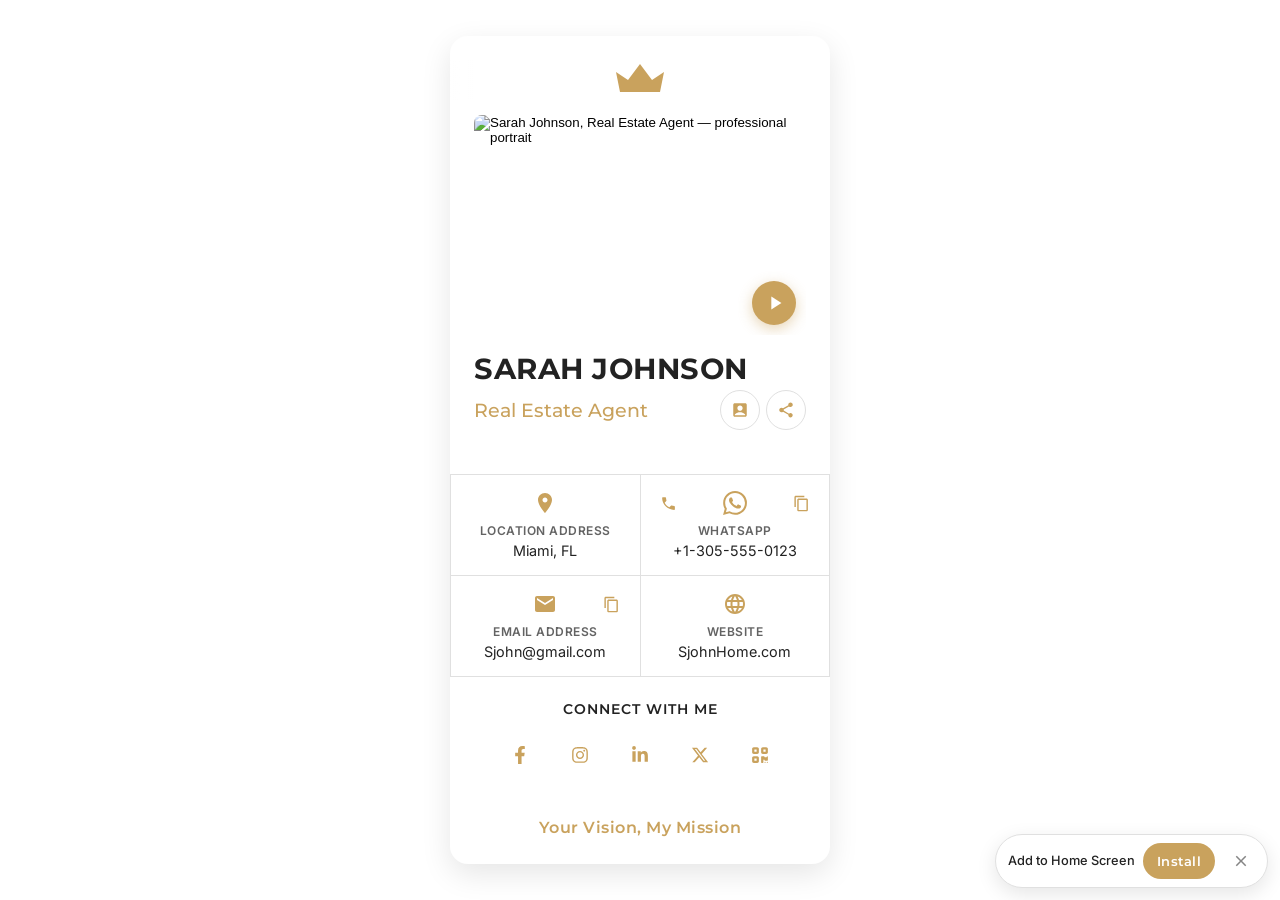
==== index.html @ 16c872be "Add files via upload" ====
<!DOCTYPE html>
<html lang="en">
<head>
  <meta charset="utf-8">
  <meta name="viewport" content="width=device-width, initial-scale=1, viewport-fit=cover">
  <meta name="description" content="Sarah Johnson — Real Estate Agent in Miami, FL. Connect via WhatsApp, email, or social.">
  <meta name="theme-color" content="#C9A25D">
  <meta name="apple-mobile-web-app-capable" content="yes">
  <meta name="apple-mobile-web-app-status-bar-style" content="default">
  <meta name="apple-mobile-web-app-title" content="Sarah Johnson">
  <meta name="mobile-web-app-capable" content="yes">
  <meta name="format-detection" content="telephone=no">
  <link rel="apple-touch-icon" href="assets/favicon-logo.svg">
  <link rel="canonical" id="canonical-link" href="">
  <meta property="og:type" content="profile">
  <meta property="og:title" content="Sarah Johnson - Real Estate Agent">
  <meta property="og:description" content="Your Vision, My Mission. Real estate professional serving Miami, FL.">
  <meta property="og:image" content="https://cdn.pixabay.com/photo/2018/01/15/07/51/woman-3083386_960_720.jpg">
  <meta property="og:url" id="og-url" content="">
  <meta name="twitter:card" content="summary_large_image">
  <meta name="twitter:title" content="Sarah Johnson - Real Estate Agent">
  <meta name="twitter:description" content="Your Vision, My Mission. Real estate professional serving Miami, FL.">
  <meta name="twitter:image" content="https://cdn.pixabay.com/photo/2018/01/15/07/51/woman-3083386_960_720.jpg">
  <link rel="manifest" href="manifest.webmanifest">
  <title>Sarah Johnson - Real Estate Agent</title>
  
  <!-- Favicon - Professional initials design (inline SVG, no cache-busting needed) -->
  <link rel="icon" type="image/svg+xml" href="data:image/svg+xml,%3Csvg xmlns='http://www.w3.org/2000/svg' viewBox='0 0 100 100'%3E%3Crect width='100' height='100' fill='%23C9A25D' rx='12'/%3E%3Ctext x='50' y='50' font-family='sans-serif' font-size='42' font-weight='700' fill='%23FFFFFF' text-anchor='middle' dominant-baseline='central'%3ESJ%3C/text%3E%3C/svg%3E">
  <!-- Additional favicon references will be injected dynamically with versioning if files exist -->
  
  <!-- Google Fonts - Performance optimized with preconnect -->
  <link rel="preconnect" href="https://fonts.googleapis.com">
  <link rel="preconnect" href="https://fonts.gstatic.com" crossorigin>
  <link href="https://fonts.googleapis.com/css2?family=Inter:wght@300;400;500&family=Montserrat:wght@400;600;700&display=swap" rel="stylesheet">
  
  <!-- Version Configuration - Must load before assets for cache-busting -->
  <script src="scripts/version-config.js"></script>
  
  <!-- Dynamic Asset Loading with Cache-Busting -->
  <!-- Version is injected via inline script to ensure it runs before CSS/JS load -->
  <!-- This ensures normal reload (Ctrl+R) reflects changes like hard reload (Ctrl+Shift+R) -->
  <script>
    // Immediately apply version-based cache-busting to assets
    // version-config.js loads synchronously before this script, so window.ASSET_VERSIONS is available
    (function() {
      // Get version configuration (loaded from version-config.js)
      // Fallback to default versions if config not loaded (shouldn't happen with sync loading)
      var versions = window.ASSET_VERSIONS || { 
        CSS_VERSION: '1.0.0',
        MODAL_CSS_VERSION: '1.0.0',
        JS_VERSION: '1.0.0',
        VIDEO_HANDLER_VERSION: '2',
        IMAGE_VERSION: '1.0.0'
      };
      
      function appendStylesheet(href) {
        var link = document.createElement('link');
        link.rel = 'stylesheet';
        link.href = href;
        document.head.appendChild(link);
      }

      appendStylesheet('styles/main.css?v=' + encodeURIComponent(versions.CSS_VERSION));
      appendStylesheet('styles/modal.css?v=' + encodeURIComponent(versions.MODAL_CSS_VERSION || versions.CSS_VERSION));
      appendStylesheet('styles/responsive.css?v=' + encodeURIComponent(versions.MODAL_CSS_VERSION || versions.CSS_VERSION));
      
      // Note: Optional favicon files (favicon.png, apple-touch-icon.png) are not injected
      // as they don't exist in the assets folder. If these files are added later,
      // they can be injected here with IMAGE_VERSION for cache-busting.
    })();
  </script>
</head>
<body>
  <a href="#main-content" class="skip-link">Skip to main content</a>
  <div id="copy-status" class="sr-only" aria-live="polite" aria-atomic="true"></div>
  <div class="business-card" id="main-content">
    <header class="header">
      <div class="logo">
        <svg viewBox="0 0 100 50" aria-label="Gold crown logo">
          <path d="M50,5 L65,25 L80,15 L75,40 H25 L20,15 L35,25 Z" stroke="none" />
        </svg>
      </div>
      <div class="profile-media" id="profile-media">
        <button type="button" class="profile-media-trigger" id="showcase-video-trigger" aria-label="Play Sarah Johnson's personal introduction">
          <img src="https://cdn.pixabay.com/photo/2018/01/15/07/51/woman-3083386_960_720.jpg" alt="Sarah Johnson, Real Estate Agent — professional portrait" class="profile-photo" id="profile-photo">
          <span class="profile-play-fab" aria-hidden="true">
            <svg viewBox="0 0 24 24" aria-hidden="true">
              <path d="M8 5v14l11-7z"/>
            </svg>
          </span>
        </button>
      </div>
      <h1 class="name">Sarah Johnson</h1>
      <div class="title-row">
        <h2 class="title">Real Estate Agent</h2>
        <div class="title-actions" role="group" aria-label="Quick actions">
          <button type="button" class="title-action-btn" id="save-contact-btn" aria-label="Save contact as vCard">
            <svg viewBox="0 0 24 24" aria-hidden="true">
              <path d="M19 3H5c-1.1 0-2 .9-2 2v14c0 1.1.9 2 2 2h14c1.1 0 2-.9 2-2V5c0-1.1-.9-2-2-2zm-7 3c1.93 0 3.5 1.57 3.5 3.5S13.93 13 12 13s-3.5-1.57-3.5-3.5S10.07 6 12 6zm7 13H5v-.23c0-.62.28-1.2.76-1.58C7.47 15.82 9.64 15 12 15s4.53.82 6.24 2.19c.48.38.76.97.76 1.58V19z"/>
            </svg>
          </button>
          <button type="button" class="title-action-btn" id="share-card-btn" aria-label="Share this digital business card">
            <svg viewBox="0 0 24 24" aria-hidden="true">
              <path d="M18 16.08c-.76 0-1.44.3-1.96.77L8.91 12.7c.05-.23.09-.46.09-.7s-.04-.47-.09-.7l7.05-4.11c.54.5 1.25.81 2.04.81 1.66 0 3-1.34 3-3s-1.34-3-3-3-3 1.34-3 3c0 .24.04.47.09.7L8.04 9.81C7.5 9.31 6.79 9 6 9c-1.66 0-3 1.34-3 3s1.34 3 3 3c.79 0 1.5-.31 2.04-.81l7.12 4.16c-.05.21-.08.43-.08.65 0 1.61 1.31 2.92 2.92 2.92s2.92-1.31 2.92-2.92-1.31-2.92-2.92-2.92z"/>
            </svg>
          </button>
        </div>
      </div>
    </header>

    <section class="contact-grid">
      <div class="contact-item" data-contact-type="location" role="button" tabindex="0" aria-label="Open location in maps: Miami, FL">
        <svg viewBox="0 0 24 24" aria-hidden="true">
          <path d="M12 2C8.13 2 5 5.13 5 9c0 5.25 7 13 7 13s7-7.75 7-13c0-3.87-3.13-7-7-7zm0 9.5c-1.38 0-2.5-1.12-2.5-2.5s1.12-2.5 2.5-2.5 2.5 1.12 2.5 2.5-1.12 2.5-2.5 2.5z"/>
        </svg>
        <div class="contact-label">Location Address</div>
        <div class="contact-text">Miami, FL</div>
      </div>

      <div class="contact-item" data-contact-type="whatsapp" role="button" tabindex="0" aria-label="Open WhatsApp chat">
        <a href="tel:+13055550123" class="call-btn" aria-label="Call +1-305-555-0123">
          <svg viewBox="0 0 24 24" aria-hidden="true">
            <path d="M6.62 10.79c1.44 2.83 3.76 5.14 6.59 6.59l2.2-2.2c.27-.27.67-.36 1.02-.24 1.12.37 2.33.57 3.57.57.55 0 1 .45 1 1V20c0 .55-.45 1-1 1-9.39 0-17-7.61-17-17 0-.55.45-1 1-1h3.5c.55 0 1 .45 1 1 0 1.25.2 2.45.57 3.57.11.35.03.74-.25 1.02l-2.2 2.2z"/>
          </svg>
        </a>
        <button type="button" class="copy-btn" data-copy-text="+1-305-555-0123" aria-label="Copy WhatsApp number">
          <svg class="copy-icon" viewBox="0 0 24 24" aria-hidden="true">
            <path d="M16 1H4c-1.1 0-2 .9-2 2v14h2V3h12V1zm3 4H8c-1.1 0-2 .9-2 2v14c0 1.1.9 2 2 2h11c1.1 0 2-.9 2-2V7c0-1.1-.9-2-2-2zm0 16H8V7h11v14z"/>
          </svg>
          <svg class="check-icon" viewBox="0 0 24 24" aria-hidden="true">
            <path d="M9 16.17L4.83 12l-1.42 1.41L9 19 21 7l-1.41-1.41z"/>
          </svg>
        </button>
        <svg viewBox="0 0 24 24" aria-hidden="true">
          <path d="M17.472 14.382c-.297-.149-1.758-.867-2.03-.967-.273-.099-.471-.148-.67.15-.197.297-.767.966-.94 1.164-.173.199-.347.223-.644.075-.297-.15-1.255-.463-2.39-1.475-.883-.788-1.48-1.761-1.653-2.059-.173-.297-.018-.458.13-.606.134-.133.298-.347.446-.52.149-.174.198-.298.298-.497.099-.198.05-.371-.025-.52-.075-.149-.669-1.612-.916-2.207-.242-.579-.487-.5-.669-.51-.173-.008-.371-.01-.57-.01-.198 0-.52.074-.792.372-.272.297-1.04 1.016-1.04 2.479 0 1.462 1.065 2.875 1.213 3.074.149.198 2.096 3.2 5.077 4.487.709.306 1.262.489 1.694.625.712.227 1.36.195 1.871.118.571-.085 1.758-.719 2.006-1.413.248-.694.248-1.289.173-1.413-.074-.124-.272-.198-.57-.347m-5.421 7.403h-.004a9.87 9.87 0 01-5.031-1.378l-.361-.214-3.741.982.998-3.648-.235-.374a9.86 9.86 0 01-1.51-5.26c.001-5.45 4.436-9.884 9.888-9.884 2.64 0 5.122 1.03 6.988 2.898a9.825 9.825 0 012.893 6.994c-.003 5.45-4.437 9.884-9.885 9.884m8.413-18.297A11.815 11.815 0 0012.05 0C5.495 0 .16 5.335.157 11.892c0 2.096.547 4.142 1.588 5.945L.057 24l6.305-1.654a11.882 11.882 0 005.683 1.448h.005c6.554 0 11.89-5.335 11.893-11.893a11.821 11.821 0 00-3.48-8.413z"/>
        </svg>
        <div class="contact-label">WhatsApp</div>
        <div class="contact-text">+1-305-555-0123</div>
      </div>

      <div class="contact-item" data-contact-type="email" role="button" tabindex="0" aria-label="Compose email in Gmail">
        <button type="button" class="copy-btn" data-copy-text="Sjohn@gmail.com" aria-label="Copy email address">
          <svg class="copy-icon" viewBox="0 0 24 24" aria-hidden="true">
            <path d="M16 1H4c-1.1 0-2 .9-2 2v14h2V3h12V1zm3 4H8c-1.1 0-2 .9-2 2v14c0 1.1.9 2 2 2h11c1.1 0 2-.9 2-2V7c0-1.1-.9-2-2-2zm0 16H8V7h11v14z"/>
          </svg>
          <svg class="check-icon" viewBox="0 0 24 24" aria-hidden="true">
            <path d="M9 16.17L4.83 12l-1.42 1.41L9 19 21 7l-1.41-1.41z"/>
          </svg>
        </button>
        <svg viewBox="0 0 24 24" aria-hidden="true">
          <path d="M20 4H4c-1.1 0-1.99.9-1.99 2L2 18c0 1.1.9 2 2 2h16c1.1 0 2-.9 2-2V6c0-1.1-.9-2-2-2zm0 4l-8 5-8-5V6l8 5 8-5v2z"/>
        </svg>
        <div class="contact-label">Email Address</div>
        <div class="contact-text">Sjohn@gmail.com</div>
      </div>

      <div class="contact-item" data-contact-type="website" role="button" tabindex="0" aria-label="Visit website SjohnHome.com">
        <svg viewBox="0 0 24 24" aria-hidden="true">
          <path d="M11.99 2C6.47 2 2 6.48 2 12s4.47 10 9.99 10C17.52 22 22 17.52 22 12S17.52 2 11.99 2zm6.93 6h-2.95c-.32-1.25-.78-2.45-1.38-3.56 1.84.63 3.37 1.91 4.33 3.56zM12 4.04c.83 1.2 1.48 2.53 1.91 3.96h-3.82c.43-1.43 1.08-2.76 1.91-3.96zM4.26 14C4.1 13.36 4 12.69 4 12s.1-1.36.26-2h3.38c-.08.66-.14 1.32-.14 2 0 .68.06 1.34.14 2H4.26zm.82 2h2.95c.32 1.25.78 2.45 1.38 3.56-1.84-.63-3.37-1.9-4.33-3.56zm2.95-8H5.08c.96-1.66 2.49-2.93 4.33-3.56C8.81 5.55 8.35 6.75 8.03 8zM12 19.96c-.83-1.2-1.48-2.53-1.91-3.96h3.82c-.43 1.43-1.08 2.76-1.91 3.96zM14.34 14H9.66c-.09-.66-.16-1.32-.16-2 0-.68.07-1.35.16-2h4.68c.09.65.16 1.32.16 2 0 .68-.07 1.34-.16 2zm.25 5.56c.6-1.11 1.06-2.31 1.38-3.56h2.95c-.96 1.65-2.49 2.93-4.33 3.56zM16.36 14c.08-.66.14-1.32.14-2 0-.68-.06-1.34-.14-2h3.38c.16.64.26 1.31.26 2s-.1 1.36-.26 2h-3.38z"/>
        </svg>
        <div class="contact-label">Website</div>
        <div class="contact-text">SjohnHome.com</div>
      </div>
    </section>

    <section class="social-section">
      <h3 class="social-heading">Connect With Me</h3>
      <div class="social-icons">
        <a href="https://www.facebook.com/sarahjohnsonhomes" class="social-icon" aria-label="Visit Sarah Johnson on Facebook" data-social="facebook" target="_blank" rel="noopener noreferrer">
          <svg viewBox="0 0 320 512" aria-hidden="true">
            <path d="M279.14 288l14.22-92.66h-88.91v-60.13c0-25.35 12.42-50.06 52.24-50.06h40.42V6.26S260.43 0 225.36 0c-73.22 0-121.08 44.38-121.08 124.72v70.62H22.89V288h81.39v224h100.17V288z"/>
          </svg>
        </a>
        <a href="https://www.instagram.com/sarahjohnsonhomes" class="social-icon" aria-label="Visit Sarah Johnson on Instagram" data-social="instagram" target="_blank" rel="noopener noreferrer">
          <svg viewBox="0 0 448 512" aria-hidden="true">
            <path d="M224.1 141c-63.6 0-114.9 51.3-114.9 114.9s51.3 114.9 114.9 114.9S339 319.5 339 255.9 287.7 141 224.1 141zm0 189.6c-41.1 0-74.7-33.5-74.7-74.7s33.5-74.7 74.7-74.7 74.7 33.5 74.7 74.7-33.6 74.7-74.7 74.7zm146.4-194.3c0 14.9-12 26.8-26.8 26.8-14.9 0-26.8-12-26.8-26.8s12-26.8 26.8-26.8 26.8 12 26.8 26.8zm76.1 27.2c-1.7-35.9-9.9-67.7-36.2-93.9-26.2-26.2-58-34.4-93.9-36.2-37-2.1-147.9-2.1-184.9 0-35.8 1.7-67.6 9.9-93.9 36.1s-34.4 58-36.2 93.9c-2.1 37-2.1 147.9 0 184.9 1.7 35.9 9.9 67.7 36.2 93.9s58 34.4 93.9 36.2c37 2.1 147.9 2.1 184.9 0 35.9-1.7 67.7-9.9 93.9-36.2 26.2-26.2 34.4-58 36.2-93.9 2.1-37 2.1-147.8 0-184.8zM398.8 388c-7.8 19.6-22.9 34.7-42.6 42.6-29.5 11.7-99.5 9-132.1 9s-102.7 2.6-132.1-9c-19.6-7.8-34.7-22.9-42.6-42.6-11.7-29.5-9-99.5-9-132.1s-2.6-102.7 9-132.1c7.8-19.6 22.9-34.7 42.6-42.6 29.5-11.7 99.5-9 132.1-9s102.7-2.6 132.1 9c19.6 7.8 34.7 22.9 42.6 42.6 11.7 29.5 9 99.5 9 132.1s2.7 102.7-9 132.1z"/>
          </svg>
        </a>
        <a href="https://www.linkedin.com/in/sarah-johnson-realtor" class="social-icon" aria-label="Visit Sarah Johnson on LinkedIn" data-social="linkedin" target="_blank" rel="noopener noreferrer">
          <svg viewBox="0 0 448 512" aria-hidden="true">
            <path d="M100.28 448H7.4V148.9h92.88zM53.79 108.1C24.09 108.1 0 83.5 0 53.8a53.79 53.79 0 0 1 107.58 0c0 29.7-24.1 54.3-53.79 54.3zM447.9 448h-92.68V302.4c0-34.7-.7-79.2-48.29-79.2-48.29 0-55.69 37.7-55.69 76.7V448h-92.78V148.9h89.08v40.8h1.3c12.4-23.5 42.69-48.3 87.88-48.3 94 0 111.28 61.9 111.28 142.3V448z"/>
          </svg>
        </a>
        <a href="https://x.com/sarahjohnsonhomes" class="social-icon" aria-label="Visit Sarah Johnson on X (formerly Twitter)" data-social="x" target="_blank" rel="noopener noreferrer">
          <svg viewBox="0 0 512 512" aria-hidden="true">
            <path d="M389.2 48h70.6L305.6 224.2 487 464H345L233.7 318.6 106.5 464H35.8L200.7 275.5 26.8 48H172.4L272.9 180.9 389.2 48zM364.4 421.8h39.1L151.1 88h-42L364.4 421.8z"/>
          </svg>
        </a>
        <button type="button" class="social-icon" aria-label="View QR Code" data-action="qr-code" id="qr-code-btn">
          <svg viewBox="0 0 448 512" aria-hidden="true">
            <path d="M0 80C0 53.5 21.5 32 48 32h96c26.5 0 48 21.5 48 48v96c0 26.5-21.5 48-48 48H48c-26.5 0-48-21.5-48-48V80zM64 96v64h64V96H64zM0 336c0-26.5 21.5-48 48-48h96c26.5 0 48 21.5 48 48v96c0 26.5-21.5 48-48 48H48c-26.5 0-48-21.5-48-48V336zm64 16v64h64V352H64zM304 32h96c26.5 0 48 21.5 48 48v96c0 26.5-21.5 48-48 48H304c-26.5 0-48-21.5-48-48V80c0-26.5 21.5-48 48-48zm80 64H320v64h64V96zM256 304c0-8.8 7.2-16 16-16h64c8.8 0 16 7.2 16 16s7.2 16 16 16h32c8.8 0 16-7.2 16-16s7.2-16 16-16s16 7.2 16 16v96c0 8.8-7.2 16-16 16H368c-8.8 0-16-7.2-16-16s-7.2-16-16-16s-16 7.2-16 16v64c0 8.8-7.2 16-16 16H272c-8.8 0-16-7.2-16-16V304zM368 480a16 16 0 1 1 0-32 16 16 0 1 1 0 32zm64 0a16 16 0 1 1 0-32 16 16 0 1 1 0 32z"/>
          </svg>
        </button>
      </div>
    </section>

    <footer class="footer">
      <div class="slogan-main">Your Vision, My Mission</div>
    </footer>
  </div>

  <!-- Showcase Video Modal -->
  <div id="video-modal" class="qr-modal video-modal" role="dialog" aria-labelledby="video-modal-title" aria-describedby="video-modal-caption" aria-modal="true" aria-hidden="true">
    <div class="qr-modal-overlay video-modal-overlay" aria-label="Close video"></div>
    <div class="qr-modal-container video-modal-container">
      <button type="button" class="qr-modal-close video-modal-close" id="video-modal-close" aria-label="Close introduction video">
        <svg viewBox="0 0 24 24" aria-hidden="true">
          <path d="M19 6.41L17.59 5 12 10.59 6.41 5 5 6.41 10.59 12 5 17.59 6.41 19 12 13.41 17.59 19 19 17.59 13.41 12z"/>
        </svg>
      </button>
      <div class="qr-modal-content video-modal-content">
        <p class="video-modal-eyebrow" id="video-modal-eyebrow">From My Desk</p>
        <h2 id="video-modal-title" class="qr-modal-title video-modal-title">The Miami Difference</h2>
        <p class="video-modal-caption" id="video-modal-caption">How I guide clients from first viewing to closing day in South Florida.</p>
        <div class="video-specialty-chips" id="video-specialty-chips" hidden></div>
        <div class="video-container" role="region" aria-label="Video player">
          <div class="video-embed">
            <iframe
              id="profileVideoFrame"
              data-src="https://www.youtube.com/embed/2Ri8f-wqonE?playsinline=1&amp;rel=0&amp;modestbranding=1"
              title="YouTube video player"
              allow="accelerometer; autoplay; clipboard-write; encrypted-media; gyroscope; picture-in-picture; web-share"
              referrerpolicy="strict-origin-when-cross-origin"
              allowfullscreen
              loading="lazy"></iframe>
          </div>
        </div>
      </div>
    </div>
  </div>

  <!-- QR Code Modal -->
  <div id="qr-modal" class="qr-modal" role="dialog" aria-labelledby="qr-modal-title" aria-modal="true" aria-hidden="true">
    <div class="qr-modal-overlay" aria-label="Close modal"></div>
    <div class="qr-modal-container">
      <button type="button" class="qr-modal-close" aria-label="Close QR Code modal">
        <svg viewBox="0 0 24 24" aria-hidden="true">
          <path d="M19 6.41L17.59 5 12 10.59 6.41 5 5 6.41 10.59 12 5 17.59 6.41 19 12 13.41 17.59 19 19 17.59 13.41 12z"/>
        </svg>
      </button>
      <div class="qr-modal-content">
        <h2 id="qr-modal-title" class="qr-modal-title">Scan QR Code</h2>
        <div class="qr-code-wrapper">
          <!-- QR code image src will be set dynamically with version for cache-busting -->
          <img alt="QR Code for digital business card" class="qr-code-image" id="qr-code-image">
          <p class="qr-error-message" id="qr-error-message" hidden>QR image unavailable. Add <code>assets/MYQR.png</code> or contact the site owner.</p>
        </div>
        <button type="button" class="qr-download-btn" id="qr-download-btn">
          <svg viewBox="0 0 24 24" aria-hidden="true">
            <path d="M19 12v7H5v-7H3v7c0 1.1.9 2 2 2h14c1.1 0 2-.9 2-2v-7h-2zm-6 .67l2.59-2.58L17 11.5l-5 5-5-5 1.41-1.41L11 12.67V3h2z"/>
          </svg>
          <span>Download QR Code</span>
        </button>
      </div>
    </div>
  </div>

  <div id="pwa-install-banner" class="pwa-install-banner" role="region" aria-label="Install app" hidden>
    <p class="pwa-install-text">Add to Home Screen</p>
    <button type="button" class="pwa-install-btn" id="pwa-install-btn">Install</button>
    <button type="button" class="pwa-install-dismiss" id="pwa-install-dismiss" aria-label="Dismiss install prompt">
      <svg viewBox="0 0 24 24" aria-hidden="true">
        <path d="M19 6.41L17.59 5 12 10.59 6.41 5 5 6.41 10.59 12 5 17.59 6.41 19 12 13.41 17.59 19 19 17.59 13.41 12z"/>
      </svg>
    </button>
  </div>

  <!-- Main Application Script - Version injected dynamically for cache-busting -->
  <script>
    // Load versioned JavaScript and apply cache-busting to all assets
    // This ensures normal reload (Ctrl+R) reflects changes like hard reload (Ctrl+Shift+R)
    (function() {
      // Get version configuration (available from version-config.js loaded in head)
      var versions = window.ASSET_VERSIONS || { 
        JS_VERSION: '1.0.0',
        VIDEO_HANDLER_VERSION: '2',
        IMAGE_VERSION: '1.0.0'
      };

      function appendScript(src, onload) {
        var s = document.createElement('script');
        s.src = src;
        s.async = false;
        if (onload) s.onload = onload;
        document.body.appendChild(s);
      }

      appendScript(
        'scripts/video-handler.js?v=' + encodeURIComponent(versions.VIDEO_HANDLER_VERSION || '2'),
        function () {
          appendScript('scripts/app.js?v=' + encodeURIComponent(versions.JS_VERSION));
        }
      );
    })();
  </script>
</body>
</html>
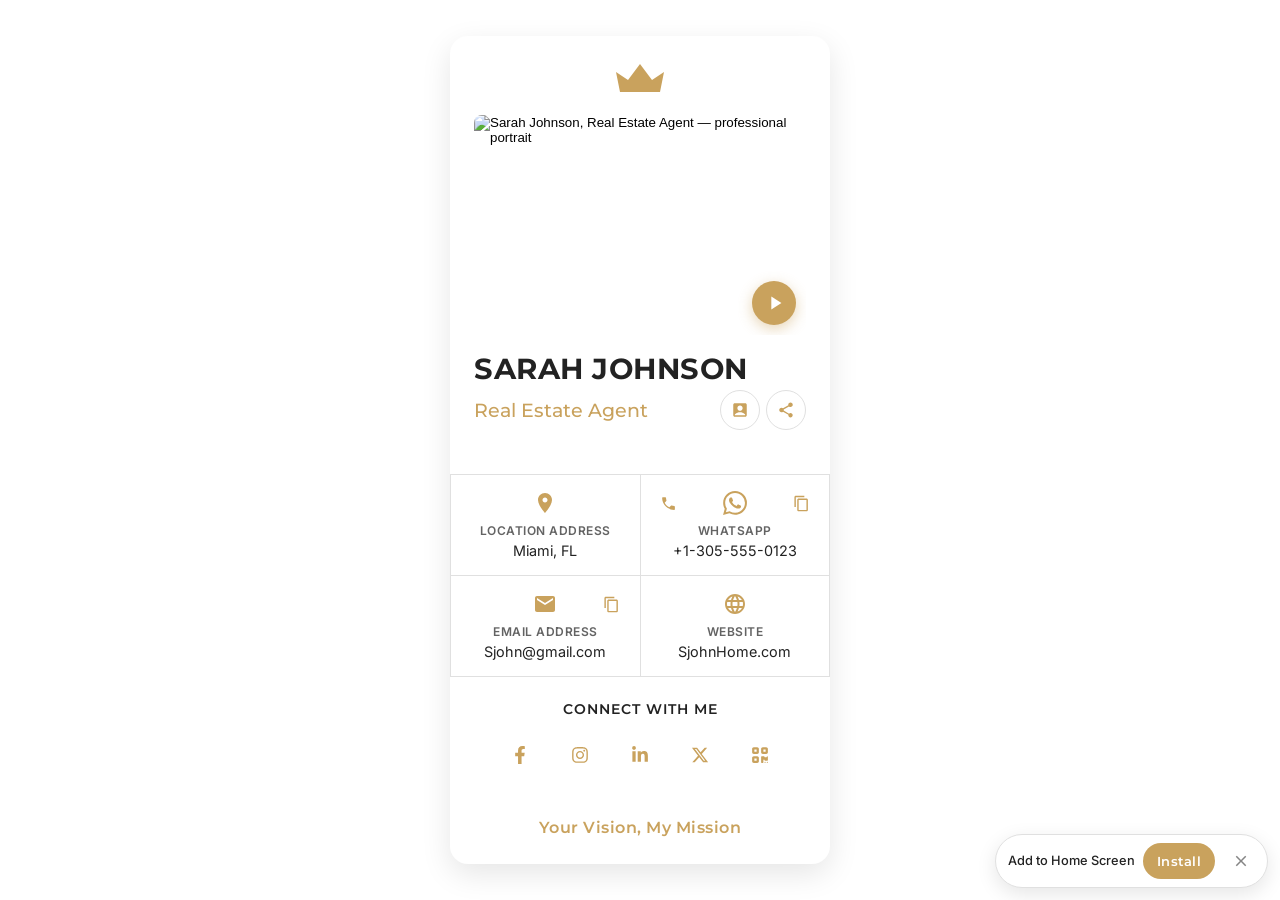
==== commit 042981da: "Add files via upload" ====
--- a/index.html
+++ b/index.html
@@ -32,6 +32,13 @@
   <link rel="preconnect" href="https://fonts.googleapis.com">
   <link rel="preconnect" href="https://fonts.gstatic.com" crossorigin>
   <link href="https://fonts.googleapis.com/css2?family=Inter:wght@300;400;500&family=Montserrat:wght@400;600;700&display=swap" rel="stylesheet">
+
+  <!-- Prevent flash of invisible card before CSS bundle loads -->
+  <style>
+    html, body { background-color: #FFFFFF; }
+    .business-card { opacity: 1; transform: none; }
+    .logo svg { opacity: 1; }
+  </style>
   
   <!-- Version Configuration - Must load before assets for cache-busting -->
   <script src="scripts/version-config.js"></script>
